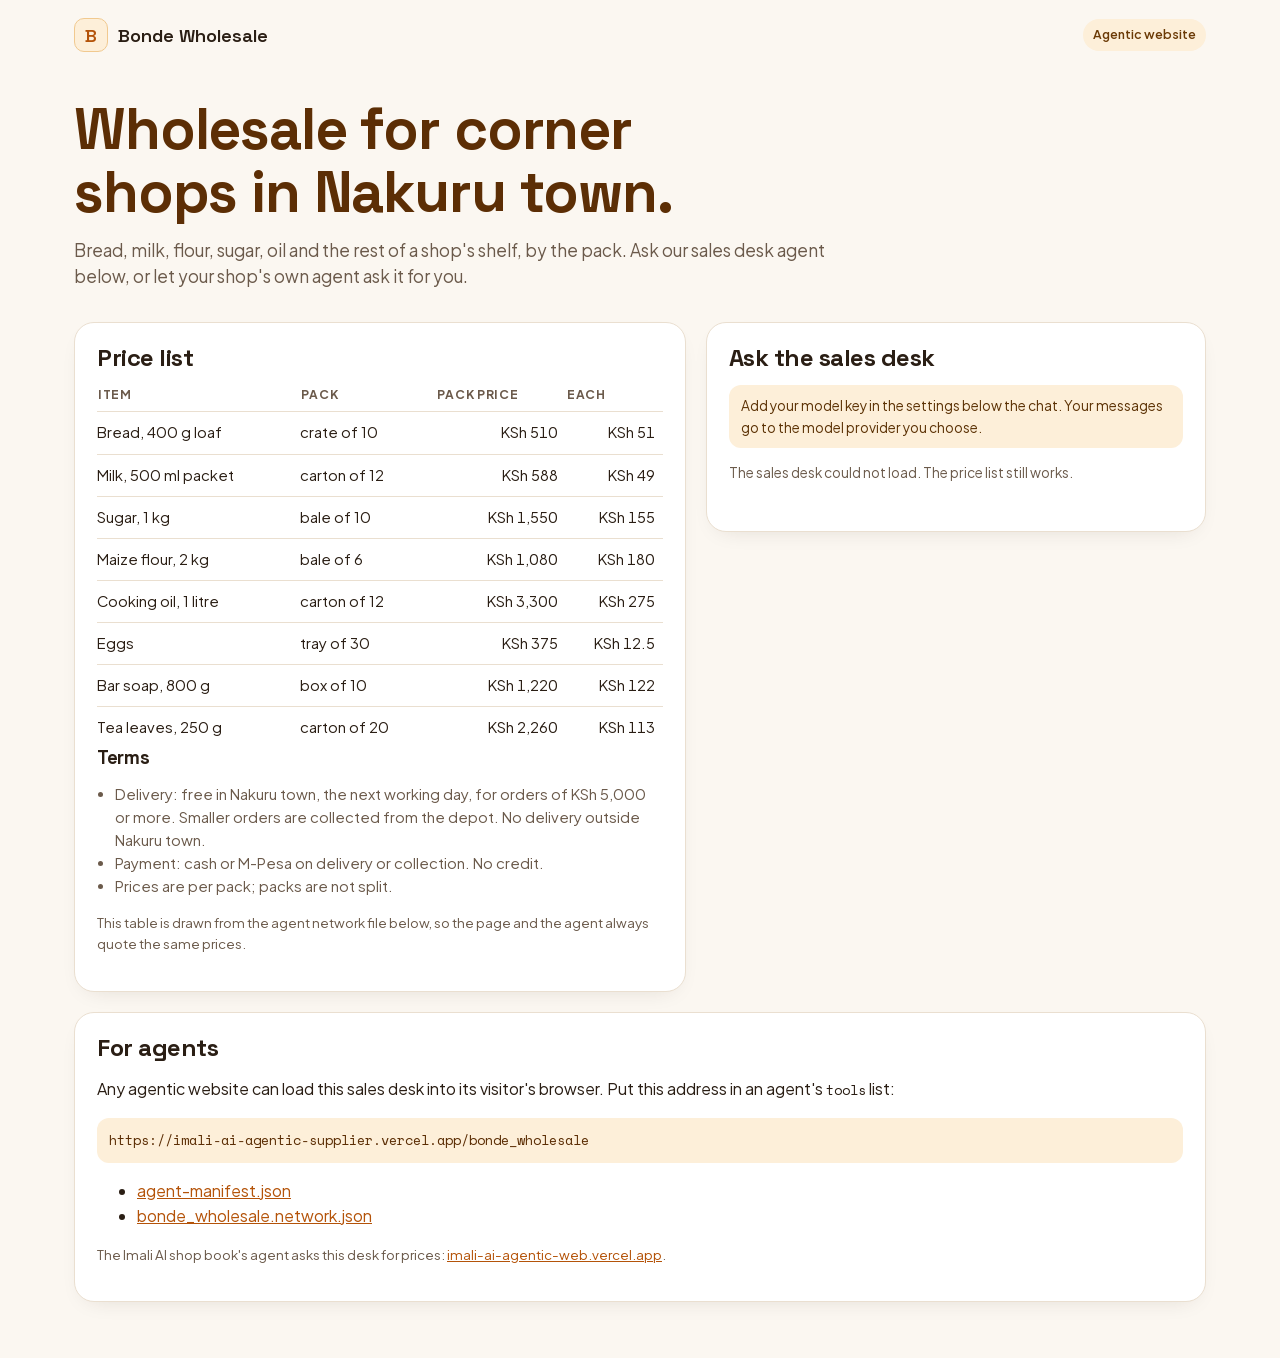
==== supplier/index.html @ a7e9853b "Build the shop book and Bonde Wholesale agentic sites, tests and a conformance checker The shop's ne" ====
<!doctype html>
<html lang="en">
<head>
  <meta charset="utf-8">
  <meta name="viewport" content="width=device-width, initial-scale=1">
  <meta name="color-scheme" content="light">
  <meta name="theme-color" content="#FBF7F1">
  <title>Bonde Wholesale: price list and sales desk agent</title>
  <meta name="description" content="Bonde Wholesale supplies shops in Nakuru town. Its sales desk agent answers prices, pack sizes and delivery for any shop's agent.">
  <link rel="alternate" type="application/json" href="agent-manifest.json" title="Agent network manifest">
  <link rel="stylesheet" href="styles.css">
  <script type="module" src="prices.js"></script>
  <script type="module" src="site.js"></script>
</head>
<body>
  <header class="top">
    <p class="mark"><span class="logo" aria-hidden="true">B</span> Bonde Wholesale</p>
    <span class="chip">Agentic website</span>
  </header>
  <main>
    <section class="hero">
      <h1>Wholesale for corner shops in Nakuru town.</h1>
      <p class="lead">Bread, milk, flour, sugar, oil and the rest of a shop's shelf, by the pack. Ask our sales desk agent below, or let your shop's own agent ask it for you.</p>
    </section>
    <div class="layout">
      <section class="panel" aria-labelledby="prices-title">
        <h2 id="prices-title">Price list</h2>
        <div class="table-wrap">
          <table class="prices">
            <thead><tr><th scope="col">Item</th><th scope="col">Pack</th><th scope="col" class="num">Pack price</th><th scope="col" class="num">Each</th></tr></thead>
            <tbody id="price-rows"><tr><td colspan="4">Loading the price list…</td></tr></tbody>
          </table>
        </div>
        <h3>Terms</h3>
        <ul id="terms" class="terms"></ul>
        <p class="small">This table is drawn from the agent network file below, so the page and the agent always quote the same prices.</p>
      </section>
      <section id="assistant" class="panel assistant" aria-labelledby="assistant-heading">
        <h2 id="assistant-heading">Ask the sales desk</h2>
        <p class="note">Add your model key in the settings below the chat. Your messages go to the model provider you choose.</p>
        <p id="assistant-status" role="status">Connecting the agent…</p>
        <div id="agent-app">
          <div data-ns-slot="header"></div>
          <div class="assistant-panels">
            <div data-ns-slot="chat"></div>
            <div data-ns-slot="agents"></div>
          </div>
          <div data-ns-slot="settings"></div>
        </div>
      </section>
    </div>
    <section class="panel files" aria-labelledby="files-title">
      <h2 id="files-title">For agents</h2>
      <p>Any agentic website can load this sales desk into its visitor's browser. Put this address in an agent's <code>tools</code> list:</p>
      <pre>https://imali-ai-agentic-supplier.vercel.app/bonde_wholesale</pre>
      <ul>
        <li><a href="agent-manifest.json">agent-manifest.json</a></li>
        <li><a href="bonde_wholesale.network.json">bonde_wholesale.network.json</a></li>
      </ul>
      <p class="small">The Imali AI shop book's agent asks this desk for prices: <a href="https://imali-ai-agentic-web.vercel.app/">imali-ai-agentic-web.vercel.app</a>.</p>
    </section>
  </main>
</body>
</html>
---- supplier/styles.css ----
/* Bonde Wholesale: light theme only. */
@font-face { font-family: "Plus Jakarta Sans"; src: url("assets/fonts/plus-jakarta-sans-latin.woff2") format("woff2"); font-weight: 200 800; font-display: swap; }
@font-face { font-family: "Space Grotesk"; src: url("assets/fonts/space-grotesk-latin.woff2") format("woff2"); font-weight: 300 700; font-display: swap; }
@font-face { font-family: "Space Mono"; src: url("assets/fonts/space-mono-400-latin.woff2") format("woff2"); font-weight: 400; font-display: swap; }
:root { color-scheme: light; --paper: #FBF7F1; --ink: #2A1E14; --soft: #6B5A4B; --amber: #B45309; --tint: #FDEFD9; --line: #EADFD0; }
* { box-sizing: border-box; }
body { margin: 0; background: var(--paper); color: var(--ink); font: 16px/1.55 "Plus Jakarta Sans", system-ui, sans-serif; }
h1, h2, h3 { font-family: "Space Grotesk", system-ui, sans-serif; letter-spacing: -0.02em; line-height: 1.1; margin: 0 0 12px; }
a { color: var(--amber); }
code, pre { font-family: "Space Mono", ui-monospace, monospace; font-size: 0.86em; }
.top { display: flex; align-items: center; gap: 12px; max-width: 1180px; margin: 0 auto; padding: 18px 24px; }
.mark { display: flex; align-items: center; gap: 10px; margin: 0; font: 600 1.15rem "Space Grotesk", sans-serif; }
.logo { display: grid; place-items: center; width: 34px; height: 34px; border-radius: 10px; background: var(--tint); color: var(--amber); border: 1px solid #F1C98F; }
.chip { margin-left: auto; font-size: 0.78rem; font-weight: 600; padding: 6px 10px; border-radius: 999px; background: var(--tint); color: #6B3A06; }
main { max-width: 1180px; margin: 0 auto; padding: 0 24px 56px; }
.hero { padding: 28px 0 32px; }
.hero h1 { font-size: clamp(2.1rem, 4.6vw, 3.6rem); max-width: 18ch; color: #5C2E05; }
.lead { color: var(--soft); max-width: 60ch; font-size: 1.08rem; margin: 0; }
.layout { display: grid; grid-template-columns: minmax(0, 1.1fr) minmax(340px, 0.9fr); gap: 20px; align-items: start; }
.panel { background: #FFFFFF; border: 1px solid var(--line); border-radius: 20px; padding: 22px; box-shadow: 0 8px 24px -14px rgba(42, 30, 20, 0.18); min-width: 0; }
.table-wrap { overflow-x: auto; }
.prices { width: 100%; border-collapse: collapse; font-size: 0.93rem; }
.prices th { padding-right: 10px; text-align: left; font-size: 0.76rem; text-transform: uppercase; letter-spacing: 0.06em; color: var(--soft); padding-bottom: 8px; }
.prices td { padding: 9px 8px 9px 0; border-top: 1px solid var(--line); }
.num { text-align: right; white-space: nowrap; font-variant-numeric: tabular-nums; }
.terms { padding-left: 18px; color: var(--soft); font-size: 0.93rem; }
.small { font-size: 0.84rem; color: var(--soft); }
.note { font-size: 0.86rem; background: var(--tint); padding: 10px 12px; border-radius: 12px; color: #5C3205; }
#assistant-status { font-size: 0.86rem; color: var(--soft); }
.files { margin-top: 20px; }
.files pre { background: var(--tint); padding: 12px; border-radius: 12px; white-space: pre-wrap; overflow-wrap: anywhere; color: #5C2E05; }
#agent-app { --ns-font: "Plus Jakarta Sans", system-ui, sans-serif; --ns-bg: #FFFFFF; --ns-fg: #2A1E14; --ns-primary: #B45309; --ns-accent: #B45309; --ns-border: #EADFD0; --ns-panelbg: #FFFFFF; --ns-msgbg: #F7F1E8; --ns-muted: #6B5A4B; }
.assistant-panels { display: grid; gap: 12px; margin-top: 12px; }
#agent-app.ns-composed-app [data-ns-slot="chat"] { height: 480px; }
#agent-app .ns-chat { background: var(--ns-bg); }
#agent-app button { margin: 0; }
#agent-app .ns-header { flex-wrap: wrap; }
body > dialog h2 { margin: 0 0 12px; font: 600 1.25rem "Space Grotesk", sans-serif; }
body > dialog button + button { margin-left: 8px; }
@media (max-width: 900px) { .layout { grid-template-columns: minmax(0, 1fr); } }
@media (max-width: 600px) { main { padding: 0 14px 40px; } .top { padding: 14px; } }
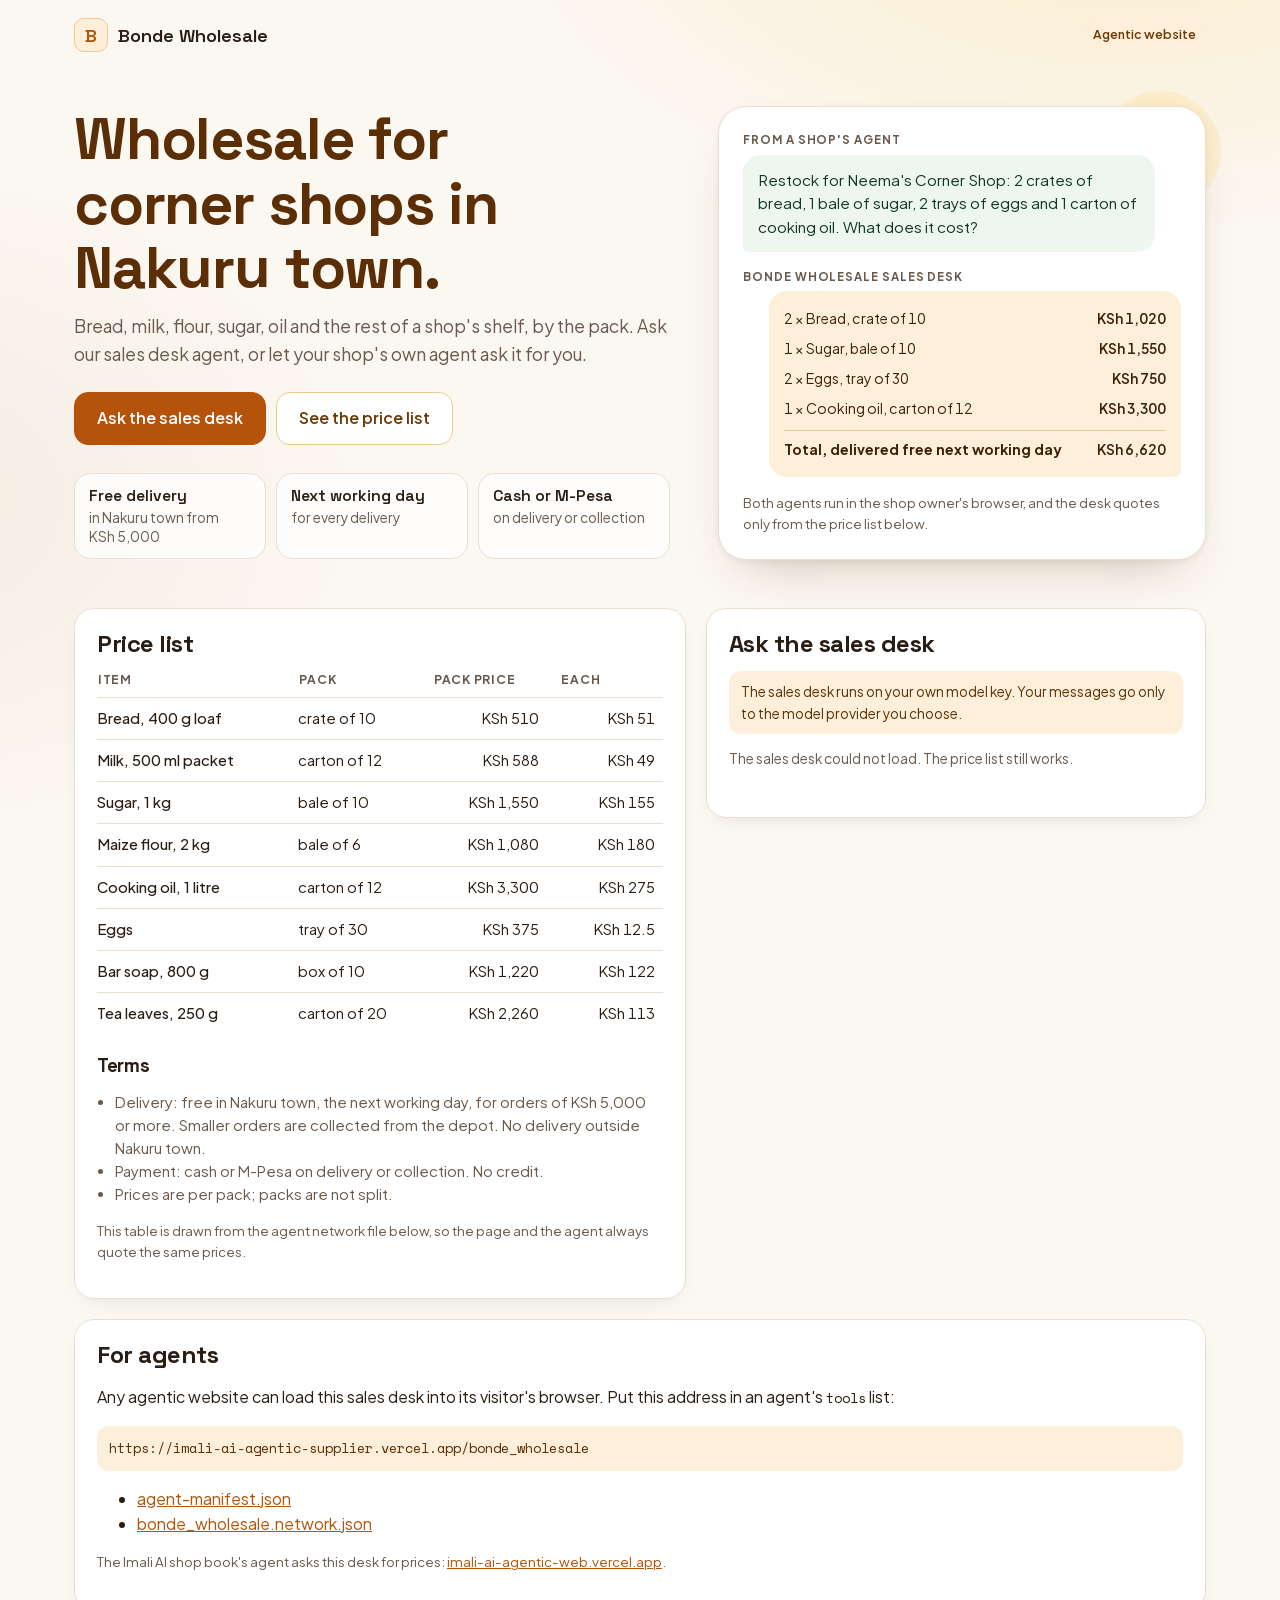
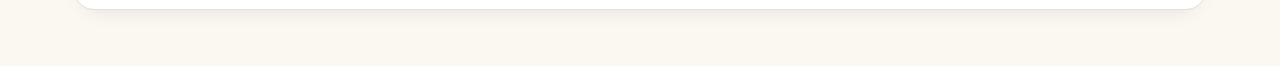
==== commit 9e0354b3: "Supplier page: an action on the first screen, a phone price table and a fuller desktop hero; one nam" ====
--- a/supplier/index.html
+++ b/supplier/index.html
@@ -5,6 +5,7 @@
   <meta name="viewport" content="width=device-width, initial-scale=1">
   <meta name="color-scheme" content="light">
   <meta name="theme-color" content="#FBF7F1">
+  <link rel="icon" href="assets/bonde-icon.svg" type="image/svg+xml">
   <title>Bonde Wholesale: price list and sales desk agent</title>
   <meta name="description" content="Bonde Wholesale supplies shops in Nakuru town. Its sales desk agent answers prices, pack sizes and delivery for any shop's agent.">
   <link rel="alternate" type="application/json" href="agent-manifest.json" title="Agent network manifest">
@@ -18,16 +19,40 @@
     <span class="chip">Agentic website</span>
   </header>
   <main>
-    <section class="hero">
-      <h1>Wholesale for corner shops in Nakuru town.</h1>
-      <p class="lead">Bread, milk, flour, sugar, oil and the rest of a shop's shelf, by the pack. Ask our sales desk agent below, or let your shop's own agent ask it for you.</p>
+    <section class="hero" aria-labelledby="hero-title">
+      <div class="hero-text">
+        <h1 id="hero-title">Wholesale for corner shops in Nakuru town.</h1>
+        <p class="lead">Bread, milk, flour, sugar, oil and the rest of a shop's shelf, by the pack. Ask our sales desk agent, or let your shop's own agent ask it for you.</p>
+        <div class="actions">
+          <a class="button" href="#assistant">Ask the sales desk</a>
+          <a class="button ghost" href="#prices-title">See the price list</a>
+        </div>
+        <ul class="facts" aria-label="Terms in short">
+          <li><strong>Free delivery</strong> in Nakuru town from KSh&nbsp;5,000</li>
+          <li><strong>Next working day</strong> for every delivery</li>
+          <li><strong>Cash or M-Pesa</strong> on delivery or collection</li>
+        </ul>
+      </div>
+      <figure class="desk-card" aria-label="A shop's agent asks the sales desk for prices">
+        <p class="from">From a shop's agent</p>
+        <p class="bubble bubble-in">Restock for Neema's Corner Shop: 2 crates of bread, 1 bale of sugar, 2 trays of eggs and 1 carton of cooking oil. What does it cost?</p>
+        <p class="from">Bonde Wholesale sales desk</p>
+        <div class="bubble bubble-out">
+          <span class="line"><span>2 × Bread, crate of 10</span><span>KSh 1,020</span></span>
+          <span class="line"><span>1 × Sugar, bale of 10</span><span>KSh 1,550</span></span>
+          <span class="line"><span>2 × Eggs, tray of 30</span><span>KSh 750</span></span>
+          <span class="line"><span>1 × Cooking oil, carton of 12</span><span>KSh 3,300</span></span>
+          <span class="line total"><span>Total, delivered free next working day</span><span>KSh 6,620</span></span>
+        </div>
+        <figcaption>Both agents run in the shop owner's browser, and the desk quotes only from the price list below.</figcaption>
+      </figure>
     </section>
     <div class="layout">
       <section class="panel" aria-labelledby="prices-title">
         <h2 id="prices-title">Price list</h2>
         <div class="table-wrap">
           <table class="prices">
-            <thead><tr><th scope="col">Item</th><th scope="col">Pack</th><th scope="col" class="num">Pack price</th><th scope="col" class="num">Each</th></tr></thead>
+            <thead><tr><th scope="col">Item</th><th scope="col" class="col-pack">Pack</th><th scope="col" class="num">Pack price</th><th scope="col" class="num">Each</th></tr></thead>
             <tbody id="price-rows"><tr><td colspan="4">Loading the price list…</td></tr></tbody>
           </table>
         </div>
@@ -37,7 +62,7 @@
       </section>
       <section id="assistant" class="panel assistant" aria-labelledby="assistant-heading">
         <h2 id="assistant-heading">Ask the sales desk</h2>
-        <p class="note">Add your model key in the settings below the chat. Your messages go to the model provider you choose.</p>
+        <p class="note">The sales desk runs on your own model key. Your messages go only to the model provider you choose.</p>
         <p id="assistant-status" role="status">Connecting the agent…</p>
         <div id="agent-app">
           <div data-ns-slot="header"></div>
@@ -49,7 +74,7 @@
         </div>
       </section>
     </div>
-    <section class="panel files" aria-labelledby="files-title">
+    <section id="for-agents" class="panel files" aria-labelledby="files-title">
       <h2 id="files-title">For agents</h2>
       <p>Any agentic website can load this sales desk into its visitor's browser. Put this address in an agent's <code>tools</code> list:</p>
       <pre>https://imali-ai-agentic-supplier.vercel.app/bonde_wholesale</pre>
--- a/supplier/styles.css
+++ b/supplier/styles.css
@@ -4,7 +4,7 @@
 @font-face { font-family: "Space Mono"; src: url("assets/fonts/space-mono-400-latin.woff2") format("woff2"); font-weight: 400; font-display: swap; }
 :root { color-scheme: light; --paper: #FBF7F1; --ink: #2A1E14; --soft: #6B5A4B; --amber: #B45309; --tint: #FDEFD9; --line: #EADFD0; }
 * { box-sizing: border-box; }
-body { margin: 0; background: var(--paper); color: var(--ink); font: 16px/1.55 "Plus Jakarta Sans", system-ui, sans-serif; }
+body { margin: 0; background: radial-gradient(900px 520px at 88% -8%, rgba(251, 191, 36, 0.20), rgba(251, 191, 36, 0) 70%), radial-gradient(700px 480px at -10% 30%, rgba(180, 83, 9, 0.07), rgba(180, 83, 9, 0) 70%), var(--paper); background-repeat: no-repeat; color: var(--ink); font: 16px/1.55 "Plus Jakarta Sans", system-ui, sans-serif; }
 h1, h2, h3 { font-family: "Space Grotesk", system-ui, sans-serif; letter-spacing: -0.02em; line-height: 1.1; margin: 0 0 12px; }
 a { color: var(--amber); }
 code, pre { font-family: "Space Mono", ui-monospace, monospace; font-size: 0.86em; }
@@ -13,9 +13,28 @@
 .logo { display: grid; place-items: center; width: 34px; height: 34px; border-radius: 10px; background: var(--tint); color: var(--amber); border: 1px solid #F1C98F; }
 .chip { margin-left: auto; font-size: 0.78rem; font-weight: 600; padding: 6px 10px; border-radius: 999px; background: var(--tint); color: #6B3A06; }
 main { max-width: 1180px; margin: 0 auto; padding: 0 24px 56px; }
-.hero { padding: 28px 0 32px; }
-.hero h1 { font-size: clamp(2.1rem, 4.6vw, 3.6rem); max-width: 18ch; color: #5C2E05; }
-.lead { color: var(--soft); max-width: 60ch; font-size: 1.08rem; margin: 0; }
+.hero { display: grid; grid-template-columns: minmax(0, 1.1fr) minmax(0, 0.9fr); gap: 48px; align-items: center; padding: 36px 0 48px; }
+.hero h1 { font-size: clamp(2.1rem, 4.6vw, 3.9rem); max-width: 14ch; color: #5C2E05; }
+.lead { color: var(--soft); max-width: 52ch; font-size: 1.1rem; margin: 0; }
+.actions { display: flex; flex-wrap: wrap; gap: 10px; margin-top: 24px; }
+.button { display: inline-block; font-weight: 600; padding: 13px 22px; border-radius: 14px; background: var(--amber); color: #FFFFFF; text-decoration: none; border: 1px solid var(--amber); }
+.button:hover { background: #92400E; border-color: #92400E; color: #FFFFFF; }
+.button.ghost { background: #FFFFFF; color: #6B3A06; border-color: #F1C98F; }
+.button.ghost:hover { background: var(--tint); color: #5C2E05; }
+.button:focus-visible { outline: 3px solid #F59E0B; outline-offset: 2px; }
+.facts { list-style: none; padding: 0; margin: 28px 0 0; display: grid; grid-template-columns: repeat(3, minmax(0, 1fr)); gap: 10px; }
+.facts li { background: rgba(255, 255, 255, 0.75); border: 1px solid var(--line); border-radius: 16px; padding: 12px 14px; font-size: 0.86rem; color: var(--soft); line-height: 1.4; }
+.facts strong { display: block; color: var(--ink); font: 600 0.98rem "Space Grotesk", sans-serif; margin-bottom: 2px; }
+.desk-card { margin: 0; background: #FFFFFF; border: 1px solid var(--line); border-radius: 28px; padding: 24px; box-shadow: 0 24px 48px -28px rgba(92, 46, 5, 0.35), 0 2px 6px rgba(42, 30, 20, 0.05); position: relative; }
+.desk-card::before { content: ""; position: absolute; inset: -16px -16px auto auto; width: 120px; height: 120px; border-radius: 50%; background: radial-gradient(circle, rgba(251, 191, 36, 0.38), rgba(251, 191, 36, 0)); z-index: -1; }
+.from { margin: 0 0 6px; font-size: 0.72rem; font-weight: 700; letter-spacing: 0.08em; text-transform: uppercase; color: var(--soft); }
+.bubble { margin: 0 0 16px; padding: 13px 15px; border-radius: 18px; font-size: 0.95rem; }
+.bubble-in { background: #EEF6F0; color: #12391F; border-bottom-left-radius: 6px; max-width: 94%; }
+.bubble-out { background: var(--tint); color: #3E2208; border-bottom-right-radius: 6px; margin-left: 6%; }
+.bubble-out .line { display: flex; justify-content: space-between; gap: 12px; padding: 4px 0; font-size: 0.88rem; font-variant-numeric: tabular-nums; }
+.bubble-out .line span:last-child { white-space: nowrap; font-weight: 600; }
+.bubble-out .total { border-top: 1px solid #F1C98F; margin-top: 6px; padding-top: 8px; font-weight: 700; }
+.desk-card figcaption { font-size: 0.84rem; color: var(--soft); }
 .layout { display: grid; grid-template-columns: minmax(0, 1.1fr) minmax(340px, 0.9fr); gap: 20px; align-items: start; }
 .panel { background: #FFFFFF; border: 1px solid var(--line); border-radius: 20px; padding: 22px; box-shadow: 0 8px 24px -14px rgba(42, 30, 20, 0.18); min-width: 0; }
 .table-wrap { overflow-x: auto; }
@@ -23,10 +42,16 @@
 .prices th { padding-right: 10px; text-align: left; font-size: 0.76rem; text-transform: uppercase; letter-spacing: 0.06em; color: var(--soft); padding-bottom: 8px; }
 .prices td { padding: 9px 8px 9px 0; border-top: 1px solid var(--line); }
 .num { text-align: right; white-space: nowrap; font-variant-numeric: tabular-nums; }
+.prices th.num { padding-right: 0; }
+.prices td.num + td.num, .prices th.num + th.num { padding-left: 14px; }
+.item-name { font-weight: 500; }
+.pack-under { display: none; }
+.prices tbody tr:hover td { background: #FFFBF4; }
 .terms { padding-left: 18px; color: var(--soft); font-size: 0.93rem; }
 .small { font-size: 0.84rem; color: var(--soft); }
 .note { font-size: 0.86rem; background: var(--tint); padding: 10px 12px; border-radius: 12px; color: #5C3205; }
 #assistant-status { font-size: 0.86rem; color: var(--soft); }
+#assistant-status:empty { display: none; }
 .files { margin-top: 20px; }
 .files pre { background: var(--tint); padding: 12px; border-radius: 12px; white-space: pre-wrap; overflow-wrap: anywhere; color: #5C2E05; }
 #agent-app { --ns-font: "Plus Jakarta Sans", system-ui, sans-serif; --ns-bg: #FFFFFF; --ns-fg: #2A1E14; --ns-primary: #B45309; --ns-accent: #B45309; --ns-border: #EADFD0; --ns-panelbg: #FFFFFF; --ns-msgbg: #F7F1E8; --ns-muted: #6B5A4B; }
@@ -37,5 +62,17 @@
 #agent-app .ns-header { flex-wrap: wrap; }
 body > dialog h2 { margin: 0 0 12px; font: 600 1.25rem "Space Grotesk", sans-serif; }
 body > dialog button + button { margin-left: 8px; }
-@media (max-width: 900px) { .layout { grid-template-columns: minmax(0, 1fr); } }
-@media (max-width: 600px) { main { padding: 0 14px 40px; } .top { padding: 14px; } }
+@media (max-width: 900px) { .layout, .hero { grid-template-columns: minmax(0, 1fr); } .hero { gap: 28px; } .desk-card { max-width: 560px; } }
+@media (max-width: 600px) {
+  main { padding: 0 14px 40px; } .top { padding: 14px; }
+  .hero { padding: 12px 0 28px; }
+  .actions .button { flex: 1 1 auto; text-align: center; }
+  .facts { grid-template-columns: minmax(0, 1fr); gap: 8px; margin-top: 20px; }
+  .facts li { padding: 10px 12px; }
+  .desk-card { display: none; }
+  .panel { padding: 18px 16px; }
+  .prices .col-pack { display: none; }
+  .pack-under { display: block; font-size: 0.8rem; color: var(--soft); margin-top: 2px; }
+  .prices td { padding: 11px 6px 11px 0; vertical-align: top; }
+}
+.panel h3 { margin-top: 22px; }
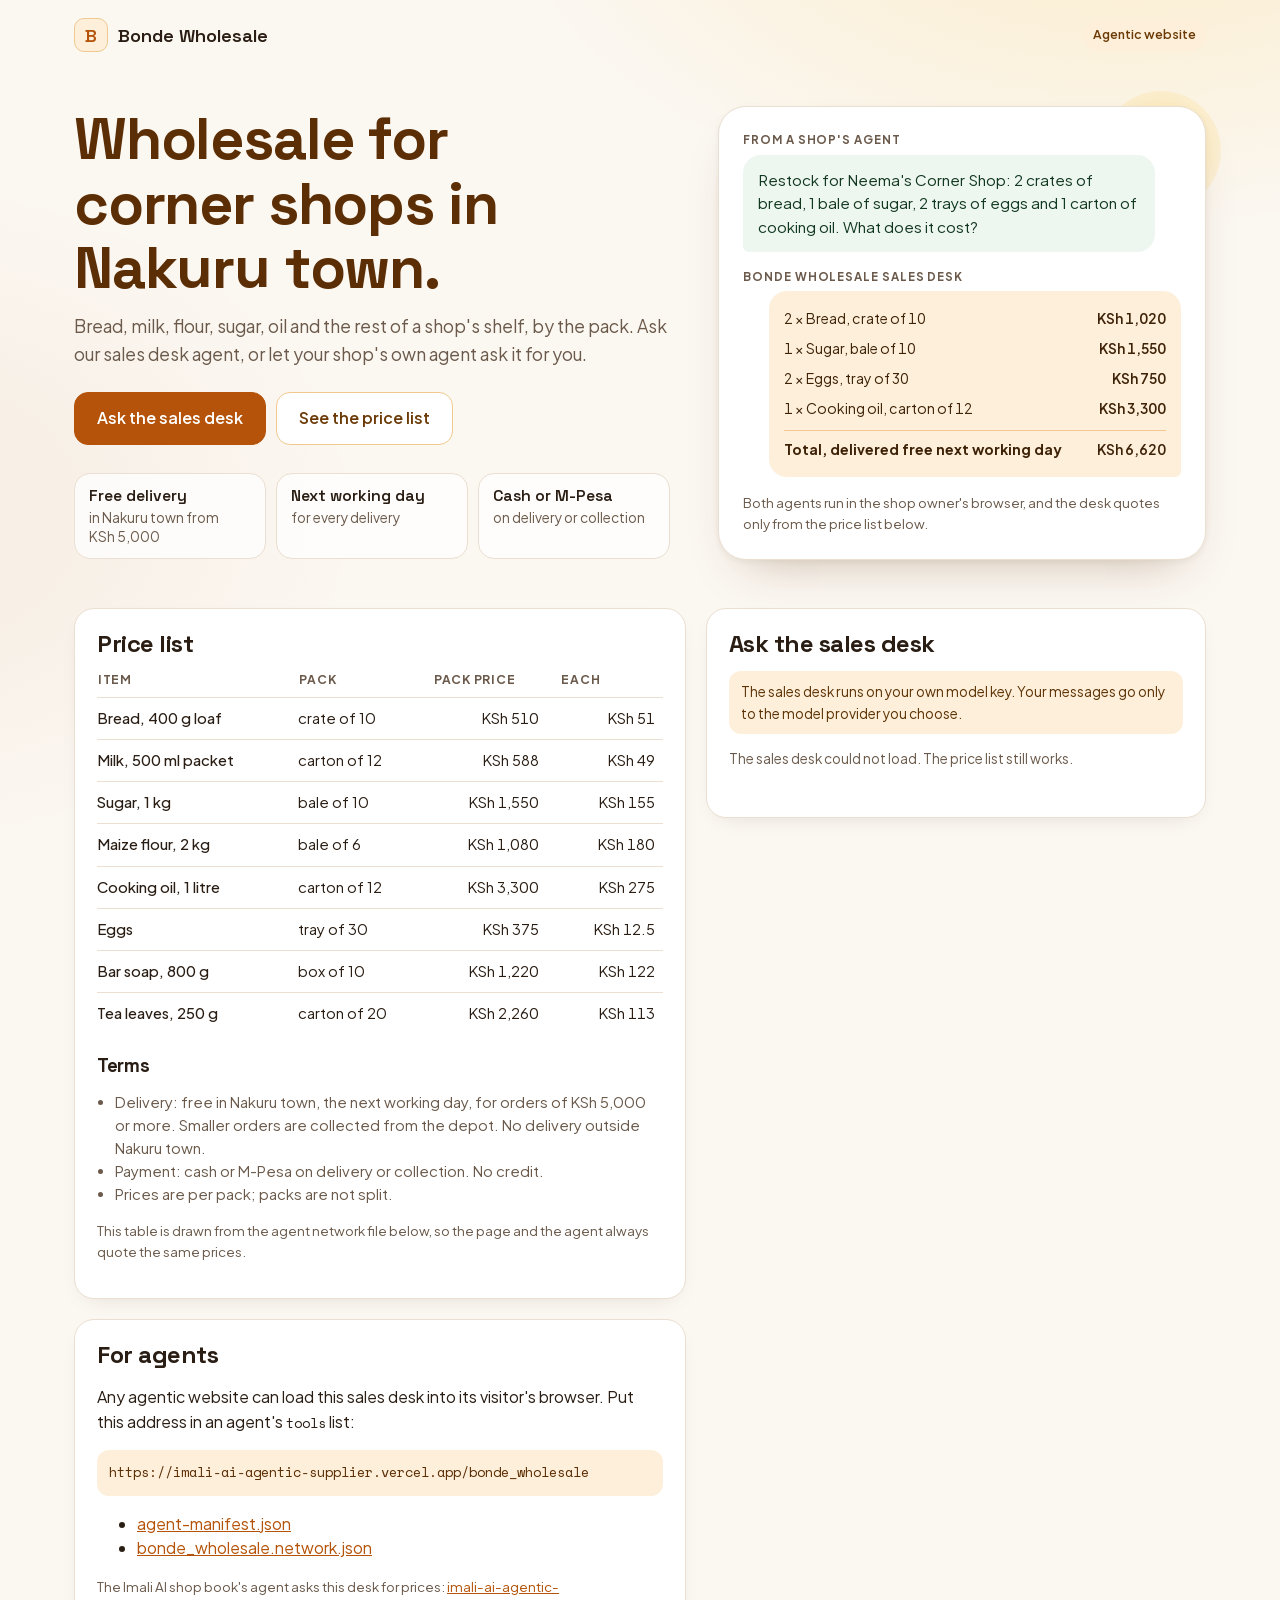
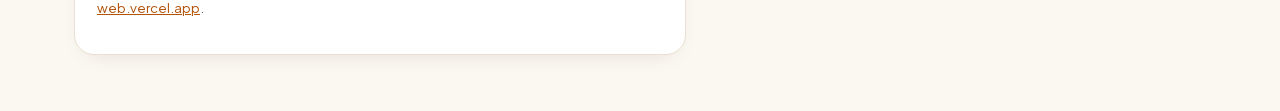
==== commit 0c59546d: "Supplier page: 'For agents' sits under the price list on wide screens, so the two columns end level " ====
--- a/supplier/index.html
+++ b/supplier/index.html
@@ -73,17 +73,17 @@
           <div data-ns-slot="settings"></div>
         </div>
       </section>
+      <section id="for-agents" class="panel files" aria-labelledby="files-title">
+        <h2 id="files-title">For agents</h2>
+        <p>Any agentic website can load this sales desk into its visitor's browser. Put this address in an agent's <code>tools</code> list:</p>
+        <pre>https://imali-ai-agentic-supplier.vercel.app/bonde_wholesale</pre>
+        <ul>
+          <li><a href="agent-manifest.json">agent-manifest.json</a></li>
+          <li><a href="bonde_wholesale.network.json">bonde_wholesale.network.json</a></li>
+        </ul>
+        <p class="small">The Imali AI shop book's agent asks this desk for prices: <a href="https://imali-ai-agentic-web.vercel.app/">imali-ai-agentic-web.vercel.app</a>.</p>
+      </section>
     </div>
-    <section id="for-agents" class="panel files" aria-labelledby="files-title">
-      <h2 id="files-title">For agents</h2>
-      <p>Any agentic website can load this sales desk into its visitor's browser. Put this address in an agent's <code>tools</code> list:</p>
-      <pre>https://imali-ai-agentic-supplier.vercel.app/bonde_wholesale</pre>
-      <ul>
-        <li><a href="agent-manifest.json">agent-manifest.json</a></li>
-        <li><a href="bonde_wholesale.network.json">bonde_wholesale.network.json</a></li>
-      </ul>
-      <p class="small">The Imali AI shop book's agent asks this desk for prices: <a href="https://imali-ai-agentic-web.vercel.app/">imali-ai-agentic-web.vercel.app</a>.</p>
-    </section>
   </main>
 </body>
 </html>
--- a/supplier/styles.css
+++ b/supplier/styles.css
@@ -35,7 +35,10 @@
 .bubble-out .line span:last-child { white-space: nowrap; font-weight: 600; }
 .bubble-out .total { border-top: 1px solid #F1C98F; margin-top: 6px; padding-top: 8px; font-weight: 700; }
 .desk-card figcaption { font-size: 0.84rem; color: var(--soft); }
-.layout { display: grid; grid-template-columns: minmax(0, 1.1fr) minmax(340px, 0.9fr); gap: 20px; align-items: start; }
+.layout { display: grid; grid-template-columns: minmax(0, 1.1fr) minmax(340px, 0.9fr); grid-template-areas: "prices chat" "files chat"; grid-template-rows: auto 1fr; gap: 20px; align-items: start; }
+.layout > .panel:first-child { grid-area: prices; }
+.layout > .assistant { grid-area: chat; }
+.layout > .files { grid-area: files; }
 .panel { background: #FFFFFF; border: 1px solid var(--line); border-radius: 20px; padding: 22px; box-shadow: 0 8px 24px -14px rgba(42, 30, 20, 0.18); min-width: 0; }
 .table-wrap { overflow-x: auto; }
 .prices { width: 100%; border-collapse: collapse; font-size: 0.93rem; }
@@ -52,7 +55,7 @@
 .note { font-size: 0.86rem; background: var(--tint); padding: 10px 12px; border-radius: 12px; color: #5C3205; }
 #assistant-status { font-size: 0.86rem; color: var(--soft); }
 #assistant-status:empty { display: none; }
-.files { margin-top: 20px; }
+.files { margin-top: 0; }
 .files pre { background: var(--tint); padding: 12px; border-radius: 12px; white-space: pre-wrap; overflow-wrap: anywhere; color: #5C2E05; }
 #agent-app { --ns-font: "Plus Jakarta Sans", system-ui, sans-serif; --ns-bg: #FFFFFF; --ns-fg: #2A1E14; --ns-primary: #B45309; --ns-accent: #B45309; --ns-border: #EADFD0; --ns-panelbg: #FFFFFF; --ns-msgbg: #F7F1E8; --ns-muted: #6B5A4B; }
 .assistant-panels { display: grid; gap: 12px; margin-top: 12px; }
@@ -62,7 +65,7 @@
 #agent-app .ns-header { flex-wrap: wrap; }
 body > dialog h2 { margin: 0 0 12px; font: 600 1.25rem "Space Grotesk", sans-serif; }
 body > dialog button + button { margin-left: 8px; }
-@media (max-width: 900px) { .layout, .hero { grid-template-columns: minmax(0, 1fr); } .hero { gap: 28px; } .desk-card { max-width: 560px; } }
+@media (max-width: 900px) { .layout, .hero { grid-template-columns: minmax(0, 1fr); } .layout { grid-template-areas: "prices" "chat" "files"; grid-template-rows: none; } .hero { gap: 28px; } .desk-card { max-width: 560px; } }
 @media (max-width: 600px) {
   main { padding: 0 14px 40px; } .top { padding: 14px; }
   .hero { padding: 12px 0 28px; }
